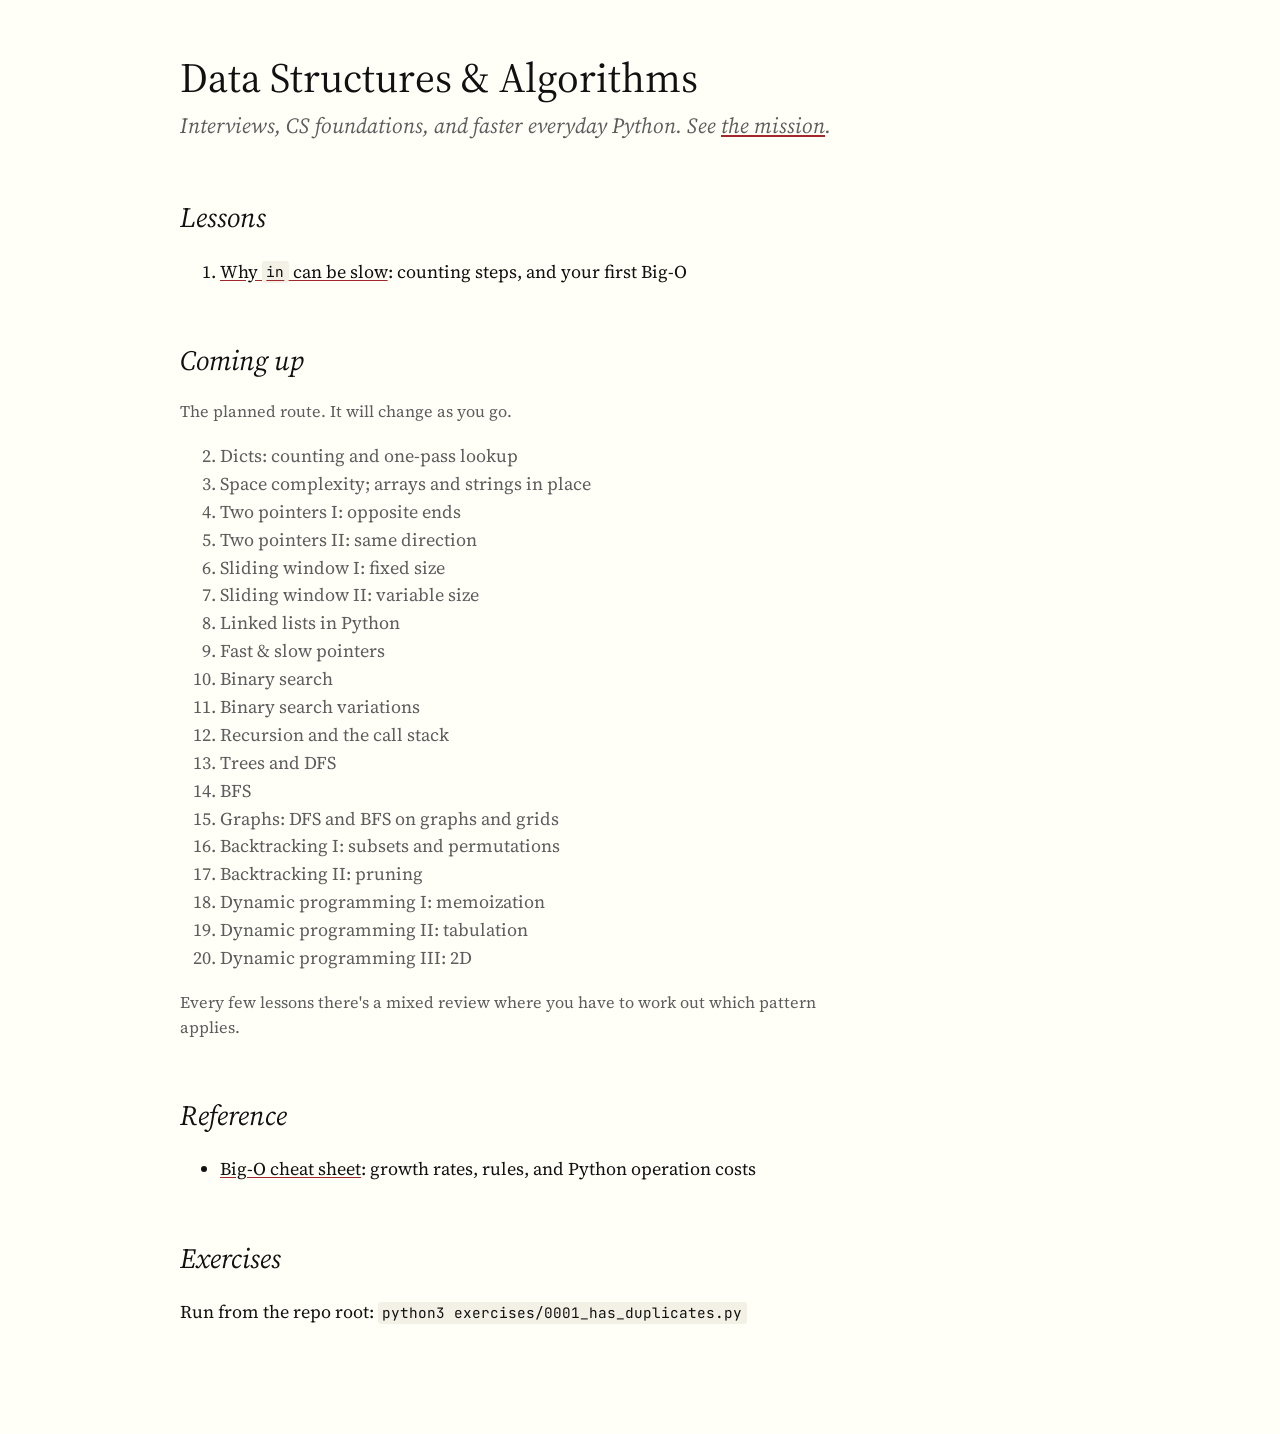
==== index.html @ de710167 "Set up DSA teaching workspace with lesson 1 on Big-O Mission, resources, notes with a 20-lesson road" ====
<!doctype html>
<html lang="en">
<head>
<meta charset="utf-8">
<meta name="viewport" content="width=device-width, initial-scale=1">
<title>DSA Course</title>
<link rel="stylesheet" href="assets/style.css">
</head>
<body>
<article>

<h1>Data Structures &amp; Algorithms</h1>
<p class="subtitle">Interviews, CS foundations, and faster everyday Python. See <a href="MISSION.md">the mission</a>.</p>

<h2>Lessons</h2>
<ol>
  <li><a href="lessons/0001-why-in-can-be-slow.html">Why <code>in</code> can be slow</a>: counting steps, and your first Big-O</li>
</ol>

<h2>Coming up</h2>
<p style="font-size:0.9rem;color:var(--muted)">The planned route. It will change as you go.</p>
<ol start="2" style="color:var(--muted)">
  <li>Dicts: counting and one-pass lookup</li>
  <li>Space complexity; arrays and strings in place</li>
  <li>Two pointers I: opposite ends</li>
  <li>Two pointers II: same direction</li>
  <li>Sliding window I: fixed size</li>
  <li>Sliding window II: variable size</li>
  <li>Linked lists in Python</li>
  <li>Fast &amp; slow pointers</li>
  <li>Binary search</li>
  <li>Binary search variations</li>
  <li>Recursion and the call stack</li>
  <li>Trees and DFS</li>
  <li>BFS</li>
  <li>Graphs: DFS and BFS on graphs and grids</li>
  <li>Backtracking I: subsets and permutations</li>
  <li>Backtracking II: pruning</li>
  <li>Dynamic programming I: memoization</li>
  <li>Dynamic programming II: tabulation</li>
  <li>Dynamic programming III: 2D</li>
</ol>
<p style="font-size:0.9rem;color:var(--muted)">Every few lessons there's a mixed review where you have to work out which pattern applies.</p>

<h2>Reference</h2>
<ul>
  <li><a href="reference/big-o.html">Big-O cheat sheet</a>: growth rates, rules, and Python operation costs</li>
</ul>

<h2>Exercises</h2>
<p>Run from the repo root: <code>python3 exercises/0001_has_duplicates.py</code></p>

</article>
</body>
</html>
---- assets/style.css ----
/* Shared stylesheet for every lesson and reference page.
   Tufte-inspired: one readable column, notes in the right margin, restrained colour. */

@import url("https://fonts.googleapis.com/css2?family=Source+Serif+4:ital,opsz,wght@0,8..60,400;0,8..60,600;1,8..60,400&family=JetBrains+Mono:wght@400;600&display=swap");

:root {
  --bg: #fffff8;
  --fg: #111;
  --muted: #5d5d5d;
  --rule: #d9d6c8;
  --code-bg: #f3f1e6;
  --accent: #a0282d;
  --good: #2f6f3e;
  --bad: #a0282d;
  --bar: #3a5a80;
  --serif: "Source Serif 4", "Iowan Old Style", Georgia, serif;
  --mono: "JetBrains Mono", ui-monospace, Menlo, monospace;
}

@media (prefers-color-scheme: dark) {
  :root:not([data-theme="light"]) {
    --bg: #151515;
    --fg: #e8e6df;
    --muted: #a3a09a;
    --rule: #3a3833;
    --code-bg: #22211e;
    --accent: #e0787c;
    --good: #7cc48c;
    --bad: #e0787c;
    --bar: #8fb0d8;
  }
}
:root[data-theme="dark"] {
  --bg: #151515; --fg: #e8e6df; --muted: #a3a09a; --rule: #3a3833;
  --code-bg: #22211e; --accent: #e0787c; --good: #7cc48c; --bad: #e0787c; --bar: #8fb0d8;
}

* { box-sizing: border-box; }

html { font-size: 18px; }
body {
  margin: 0;
  background: var(--bg);
  color: var(--fg);
  font-family: var(--serif);
  line-height: 1.55;
  -webkit-font-smoothing: antialiased;
}

article {
  max-width: 1100px;
  margin: 0 auto;
  padding: 3rem 16px 5rem;
}

/* Main column, leaving room for margin notes on wide screens */
article > * { max-width: 38rem; }
@media (min-width: 1000px) {
  article { padding-left: 5rem; }
}

nav.crumbs {
  font-size: 0.8rem;
  letter-spacing: 0.04em;
  text-transform: uppercase;
  color: var(--muted);
  margin-bottom: 2.5rem;
}
nav.crumbs a { color: var(--muted); }

h1 {
  font-weight: 400;
  font-size: 2.3rem;
  line-height: 1.15;
  margin: 0 0 0.4rem;
}
p.subtitle {
  font-style: italic;
  font-size: 1.2rem;
  color: var(--muted);
  margin: 0 0 2.5rem;
}
h2 {
  font-weight: 400;
  font-style: italic;
  font-size: 1.55rem;
  margin: 3rem 0 0.8rem;
}
h3 { font-weight: 600; font-size: 1rem; margin: 2rem 0 0.5rem; }

a { color: inherit; text-decoration-color: var(--accent); text-underline-offset: 2px; }
a:hover { color: var(--accent); }

code, pre, kbd { font-family: var(--mono); font-size: 0.8rem; }
:not(pre) > code { background: var(--code-bg); padding: 0.1em 0.3em; border-radius: 3px; }
pre {
  background: var(--code-bg);
  padding: 0.9rem 1rem;
  border-radius: 4px;
  overflow-x: auto;
  line-height: 1.5;
}
pre .c { color: var(--muted); font-style: italic; }   /* comment */
pre .hl { color: var(--accent); font-weight: 600; }   /* highlighted part */

/* Margin notes (Tufte "sidenotes"): float right on wide screens, inline on narrow ones */
.note {
  display: block;
  font-size: 0.8rem;
  line-height: 1.4;
  color: var(--muted);
  margin: 0.5rem 0 1rem;
  padding-left: 0.8rem;
  border-left: 2px solid var(--rule);
}
@media (min-width: 1000px) {
  .note {
    float: right;
    clear: right;
    width: 15rem;
    margin: 0.2rem -18rem 1rem 0;
    padding-left: 0;
    border-left: none;
  }
}

/* Boxes */
.callout {
  border-top: 1px solid var(--rule);
  border-bottom: 1px solid var(--rule);
  padding: 0.8rem 0;
  margin: 1.8rem 0;
}
.callout > :first-child { margin-top: 0; }
.callout > :last-child { margin-bottom: 0; }
.label {
  font-size: 0.72rem;
  text-transform: uppercase;
  letter-spacing: 0.08em;
  color: var(--accent);
  display: block;
  margin-bottom: 0.3rem;
}

table { border-collapse: collapse; width: 100%; font-size: 0.9rem; margin: 1rem 0; }
th, td { text-align: left; padding: 0.35rem 0.6rem 0.35rem 0; border-bottom: 1px solid var(--rule); vertical-align: top; }
th { font-weight: 600; border-bottom: 1.5px solid var(--fg); }
td.num, th.num { text-align: right; font-variant-numeric: tabular-nums; }

ol.steps li, ul li { margin-bottom: 0.4rem; }

footer.next {
  margin-top: 4rem;
  padding-top: 1rem;
  border-top: 1px solid var(--rule);
  font-size: 0.9rem;
  color: var(--muted);
}

button, input, select { font: inherit; color: inherit; }

@media print {
  :root { --bg: #fff; --fg: #000; }
  body { font-size: 11pt; }
  article { max-width: none; padding: 0; }
  .no-print, .quiz button.check { display: none !important; }
  .note { float: none; width: auto; margin: 0.3rem 0; }
  a { text-decoration: none; }
  h2, h3 { break-after: avoid; }
  pre, table, .callout { break-inside: avoid; }
}
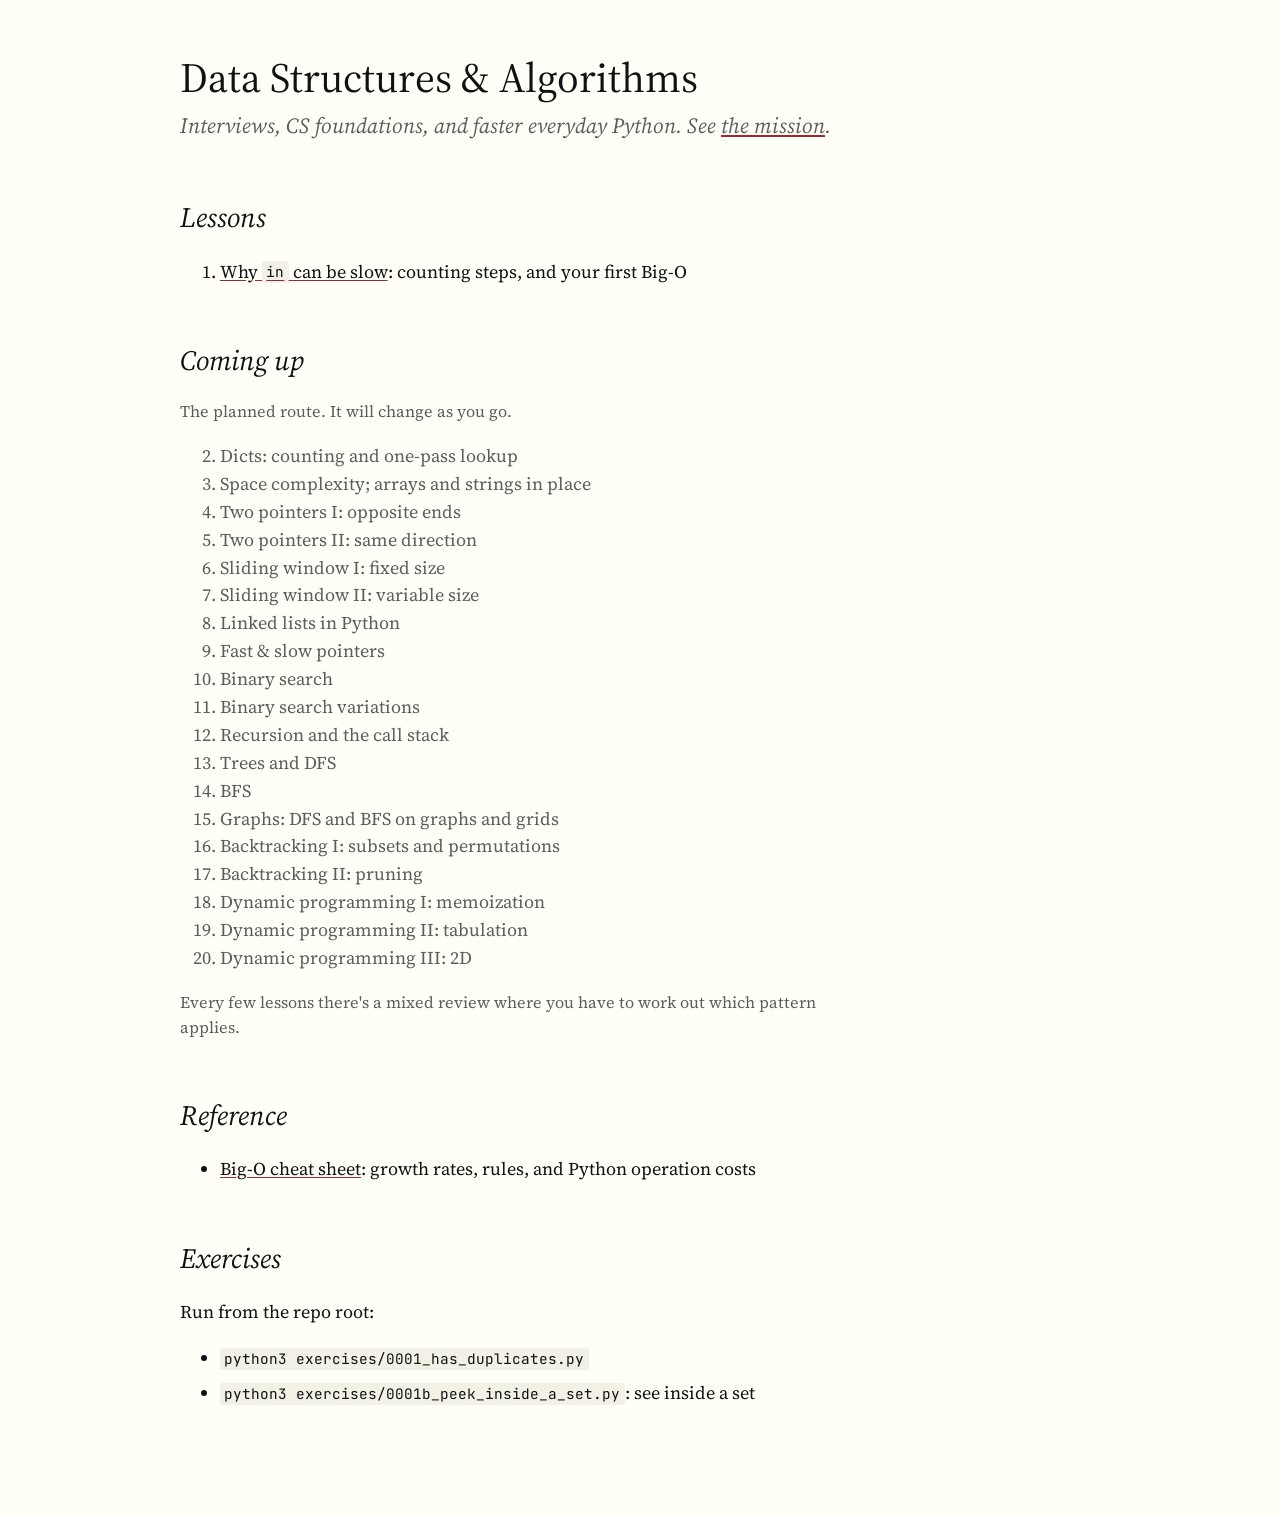
==== commit f5251c0f: "Finish lesson 1: solutions, set internals demo, glossary Adds the user's has_duplicates_fast solutio" ====
--- a/index.html
+++ b/index.html
@@ -48,7 +48,11 @@
 </ul>
 
 <h2>Exercises</h2>
-<p>Run from the repo root: <code>python3 exercises/0001_has_duplicates.py</code></p>
+<p>Run from the repo root:</p>
+<ul>
+  <li><code>python3 exercises/0001_has_duplicates.py</code></li>
+  <li><code>python3 exercises/0001b_peek_inside_a_set.py</code>: see inside a set</li>
+</ul>
 
 </article>
 </body>
